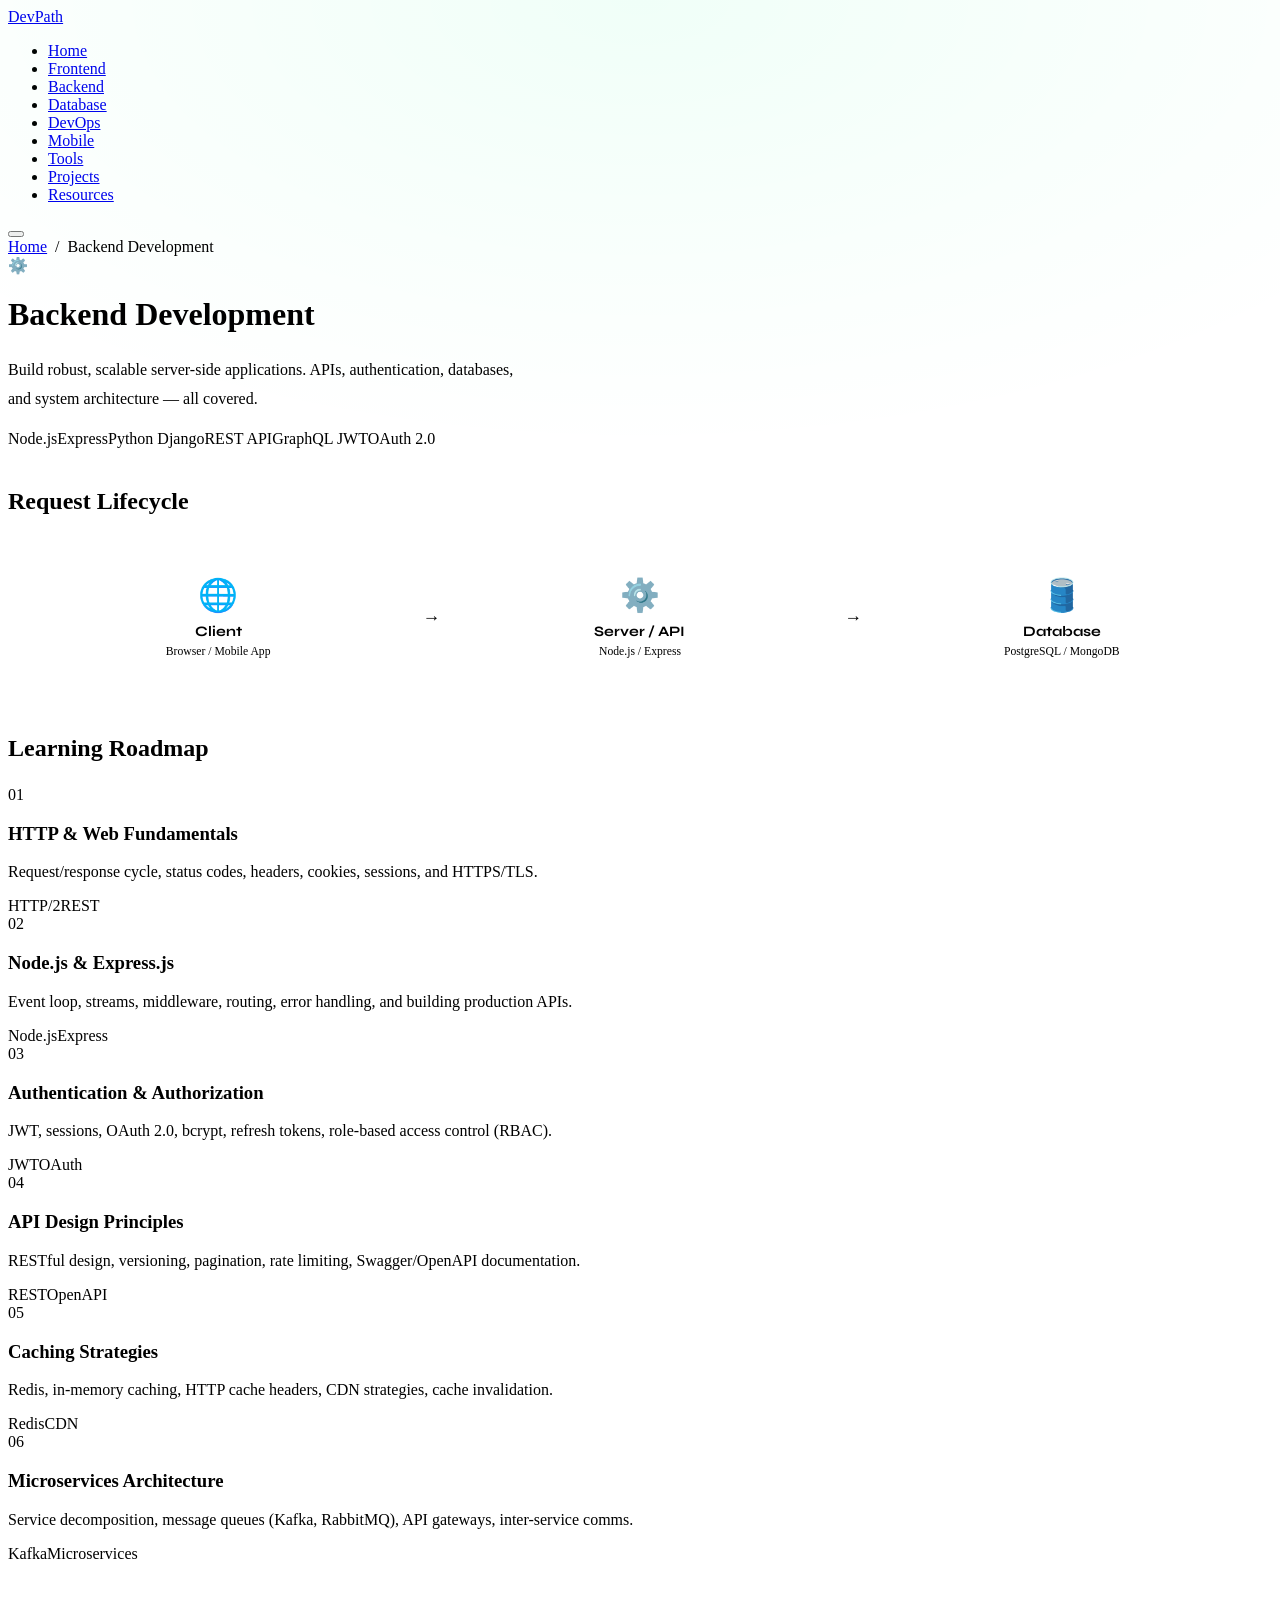
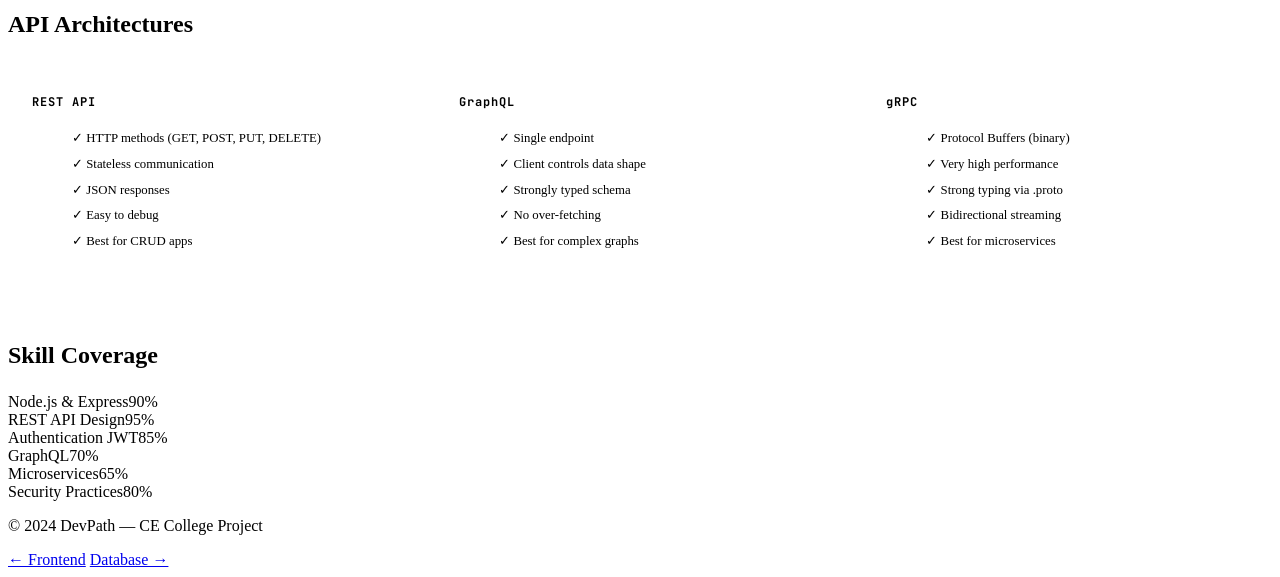
==== pages/backend.html @ 628c8473 "Add files via upload" ====
<!DOCTYPE html>
<html lang="en">
<head>
<meta charset="UTF-8">
<meta name="viewport" content="width=device-width, initial-scale=1.0">
<title>Backend Development — DevPath</title>
<link rel="preconnect" href="https://fonts.googleapis.com">
<link rel="preconnect" href="https://fonts.gstatic.com" crossorigin>
<link href="https://fonts.googleapis.com/css2?family=Syne:wght@400;700;800&family=JetBrains+Mono:wght@400;500&family=Inter:wght@300;400;500;600;700&display=swap" rel="stylesheet">
<link rel="stylesheet" href="../css/style.css">
<style>
.arch{display:grid;grid-template-columns:repeat(3,1fr);gap:1.5px;background:var(--b1);border:1px solid var(--b1);border-radius:14px;overflow:hidden;margin:2rem 0}
.abox{background:var(--bg3);padding:1.8rem;text-align:center;transition:background .3s;position:relative}
.abox:not(:last-child)::after{content:"→";position:absolute;right:-12px;top:50%;transform:translateY(-50%);color:var(--green);font-size:1.1rem;z-index:1}
.abox:hover{background:var(--bg3h)}.abox .ai{font-size:2rem;display:block;margin-bottom:.6rem}
.abox .al{font-family:'Syne',sans-serif;font-weight:700;font-size:.9rem;color:var(--t1)}.abox .as{font-size:.73rem;color:var(--t2);margin-top:.3rem}
.api-g{display:grid;grid-template-columns:repeat(3,1fr);gap:1.1rem;margin:2rem 0}
.api-card{background:var(--bg3);border:1px solid var(--b1);border-radius:12px;padding:1.5rem;transition:all .3s}
.api-card:hover{border-color:var(--b2);transform:translateY(-4px)}.api-card .at{font-family:'JetBrains Mono',monospace;font-size:.75rem;font-weight:700;letter-spacing:.08em;margin-bottom:.8rem;display:block}
.api-card ul{list-style:none}.api-card ul li{font-size:.8rem;color:var(--t2);padding:.3rem 0;border-bottom:1px solid var(--b1)}.api-card ul li:last-child{border:none}.api-card ul li::before{content:"✓ ";color:var(--green)}
@media(max-width:768px){.arch,.api-g{grid-template-columns:1fr}.abox::after{display:none!important}}
</style>
</head>
<body>

<div id="cur-dot"></div>
<div id="cur-ring"></div>
<div id="sprog"></div>

<nav id="navbar">
  <a href="../index.html" class="nav-logo"><div class="logo-dot"></div>DevPath</a>
  <ul class="nav-links" id="navlinks">
    <li><a href="../index.html">Home</a></li>
    <li><a href="frontend.html" data-p="frontend">Frontend</a></li>
    <li><a href="backend.html" data-p="backend">Backend</a></li>
    <li><a href="database.html" data-p="database">Database</a></li>
    <li><a href="devops.html" data-p="devops">DevOps</a></li>
    <li><a href="mobile.html" data-p="mobile">Mobile</a></li>
    <li><a href="tools.html" data-p="tools">Tools</a></li>
    <li><a href="projects.html" data-p="projects">Projects</a></li>
    <li><a href="resources.html" class="ncta" data-p="resources">Resources</a></li>
  </ul>
  <button class="ham" id="ham" aria-label="Menu"><span></span><span></span><span></span></button>
</nav>

<div class="pw">
  <div class="phero">
    <div class="phero-bg">
      <div class="phero-grid"></div>
      <div style="position:absolute;inset:0;background:radial-gradient(ellipse 70% 50% at 50% 0%,rgba(0,255,136,.06),transparent);pointer-events:none"></div>
    </div>
    <div class="container" style="position:relative;z-index:2">
      <div class="bc"><a href="../index.html">Home</a> &nbsp;/&nbsp; <span>Backend Development</span></div>
      <div class="ibox-g ibox">⚙️</div>
      <h1 class="ph1" style="color:var(--green)">Backend Development</h1>
      <p style="color:var(--t2);max-width:520px;font-size:1rem;line-height:1.85;margin-top:.8rem;animation:fup .7s .15s var(--ease) both">Build robust, scalable server-side applications. APIs, authentication, databases, and system architecture — all covered.</p>
    </div>
  </div>

  <section class="section">
  <div class="container">

    <div class="tags aos" style="margin-bottom:2.5rem">
      <span class="tag tg">Node.js</span><span class="tag tc">Express</span><span class="tag to">Python</span>
      <span class="tag tp">Django</span><span class="tag tg">REST API</span><span class="tag tc">GraphQL</span>
      <span class="tag tpk">JWT</span><span class="tag to">OAuth 2.0</span>
    </div>

    <h2 class="stitle aos" style="margin-bottom:1rem">Request <span>Lifecycle</span></h2>
    <div class="arch aos">
      <div class="abox"><span class="ai">🌐</span><div class="al">Client</div><div class="as">Browser / Mobile App</div></div>
      <div class="abox"><span class="ai">⚙️</span><div class="al">Server / API</div><div class="as">Node.js / Express</div></div>
      <div class="abox"><span class="ai">🛢️</span><div class="al">Database</div><div class="as">PostgreSQL / MongoDB</div></div>
    </div>

    <h2 class="stitle aos" style="margin:3rem 0 1.5rem">Learning <span>Roadmap</span></h2>
    <div class="g2">
      <div class="card aos d1"><div class="step-num" style="margin-bottom:.8rem">01</div><h3>HTTP &amp; Web Fundamentals</h3><p>Request/response cycle, status codes, headers, cookies, sessions, and HTTPS/TLS.</p><div class="tags" style="margin-top:.8rem"><span class="tag tg">HTTP/2</span><span class="tag tc">REST</span></div></div>
      <div class="card aos d2"><div class="step-num" style="margin-bottom:.8rem">02</div><h3>Node.js &amp; Express.js</h3><p>Event loop, streams, middleware, routing, error handling, and building production APIs.</p><div class="tags" style="margin-top:.8rem"><span class="tag tg">Node.js</span><span class="tag tc">Express</span></div></div>
      <div class="card aos d1"><div class="step-num" style="margin-bottom:.8rem">03</div><h3>Authentication &amp; Authorization</h3><p>JWT, sessions, OAuth 2.0, bcrypt, refresh tokens, role-based access control (RBAC).</p><div class="tags" style="margin-top:.8rem"><span class="tag tpk">JWT</span><span class="tag to">OAuth</span></div></div>
      <div class="card aos d2"><div class="step-num" style="margin-bottom:.8rem">04</div><h3>API Design Principles</h3><p>RESTful design, versioning, pagination, rate limiting, Swagger/OpenAPI documentation.</p><div class="tags" style="margin-top:.8rem"><span class="tag tg">REST</span><span class="tag tc">OpenAPI</span></div></div>
      <div class="card aos d1"><div class="step-num" style="margin-bottom:.8rem">05</div><h3>Caching Strategies</h3><p>Redis, in-memory caching, HTTP cache headers, CDN strategies, cache invalidation.</p><div class="tags" style="margin-top:.8rem"><span class="tag to">Redis</span><span class="tag tc">CDN</span></div></div>
      <div class="card aos d2"><div class="step-num" style="margin-bottom:.8rem">06</div><h3>Microservices Architecture</h3><p>Service decomposition, message queues (Kafka, RabbitMQ), API gateways, inter-service comms.</p><div class="tags" style="margin-top:.8rem"><span class="tag tp">Kafka</span><span class="tag tpk">Microservices</span></div></div>
    </div>

    <h2 class="stitle aos" style="margin:3rem 0 1.5rem">API <span>Architectures</span></h2>
    <div class="api-g aos">
      <div class="api-card"><span class="at" style="color:var(--green)">REST API</span><ul><li>HTTP methods (GET, POST, PUT, DELETE)</li><li>Stateless communication</li><li>JSON responses</li><li>Easy to debug</li><li>Best for CRUD apps</li></ul></div>
      <div class="api-card"><span class="at" style="color:var(--cyan)">GraphQL</span><ul><li>Single endpoint</li><li>Client controls data shape</li><li>Strongly typed schema</li><li>No over-fetching</li><li>Best for complex graphs</li></ul></div>
      <div class="api-card"><span class="at" style="color:var(--purple)">gRPC</span><ul><li>Protocol Buffers (binary)</li><li>Very high performance</li><li>Strong typing via .proto</li><li>Bidirectional streaming</li><li>Best for microservices</li></ul></div>
    </div>

    <h2 class="stitle aos" style="margin:3rem 0 1.5rem">Skill <span>Coverage</span></h2>
    <div class="pbars aos">
      <div class="pb-wrap"><div class="pb-label"><span>Node.js &amp; Express</span><span>90%</span></div><div class="pb-track"><div class="pb-fill" data-w="90"></div></div></div>
      <div class="pb-wrap"><div class="pb-label"><span>REST API Design</span><span>95%</span></div><div class="pb-track"><div class="pb-fill" data-w="95"></div></div></div>
      <div class="pb-wrap"><div class="pb-label"><span>Authentication JWT</span><span>85%</span></div><div class="pb-track"><div class="pb-fill" data-w="85"></div></div></div>
      <div class="pb-wrap"><div class="pb-label"><span>GraphQL</span><span>70%</span></div><div class="pb-track"><div class="pb-fill" data-w="70"></div></div></div>
      <div class="pb-wrap"><div class="pb-label"><span>Microservices</span><span>65%</span></div><div class="pb-track"><div class="pb-fill" data-w="65"></div></div></div>
      <div class="pb-wrap"><div class="pb-label"><span>Security Practices</span><span>80%</span></div><div class="pb-track"><div class="pb-fill" data-w="80"></div></div></div>
    </div>

  </div>
</section>
</div>

<footer class="foot">
  <div class="container">
    <div class="foot-btm">
      <p>© 2024 DevPath &mdash; CE College Project</p>
      <div class="pnav">
        <a href="frontend.html">&larr; Frontend</a>
        <a href="database.html" class="next">Database &rarr;</a>
      </div>
    </div>
  </div>
</footer>

<script src="../js/main.js"></script>
</body>
</html>
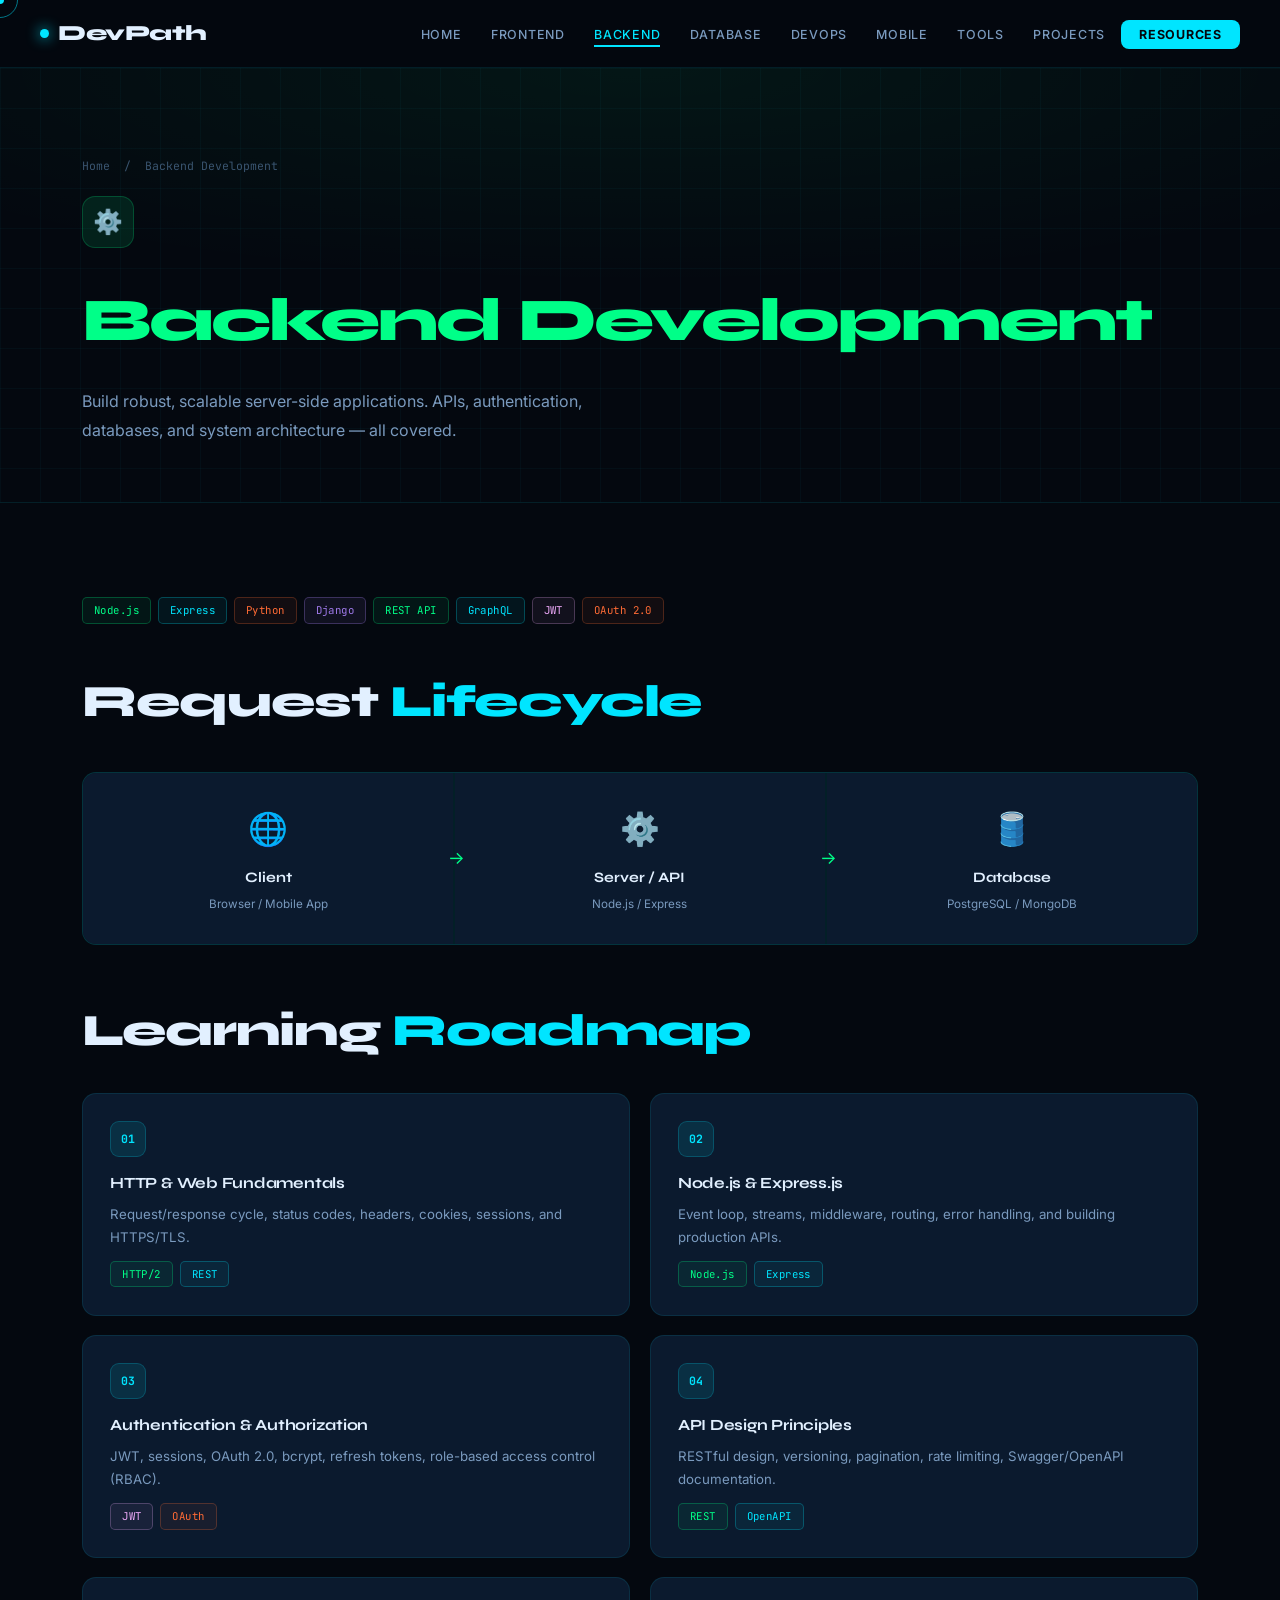
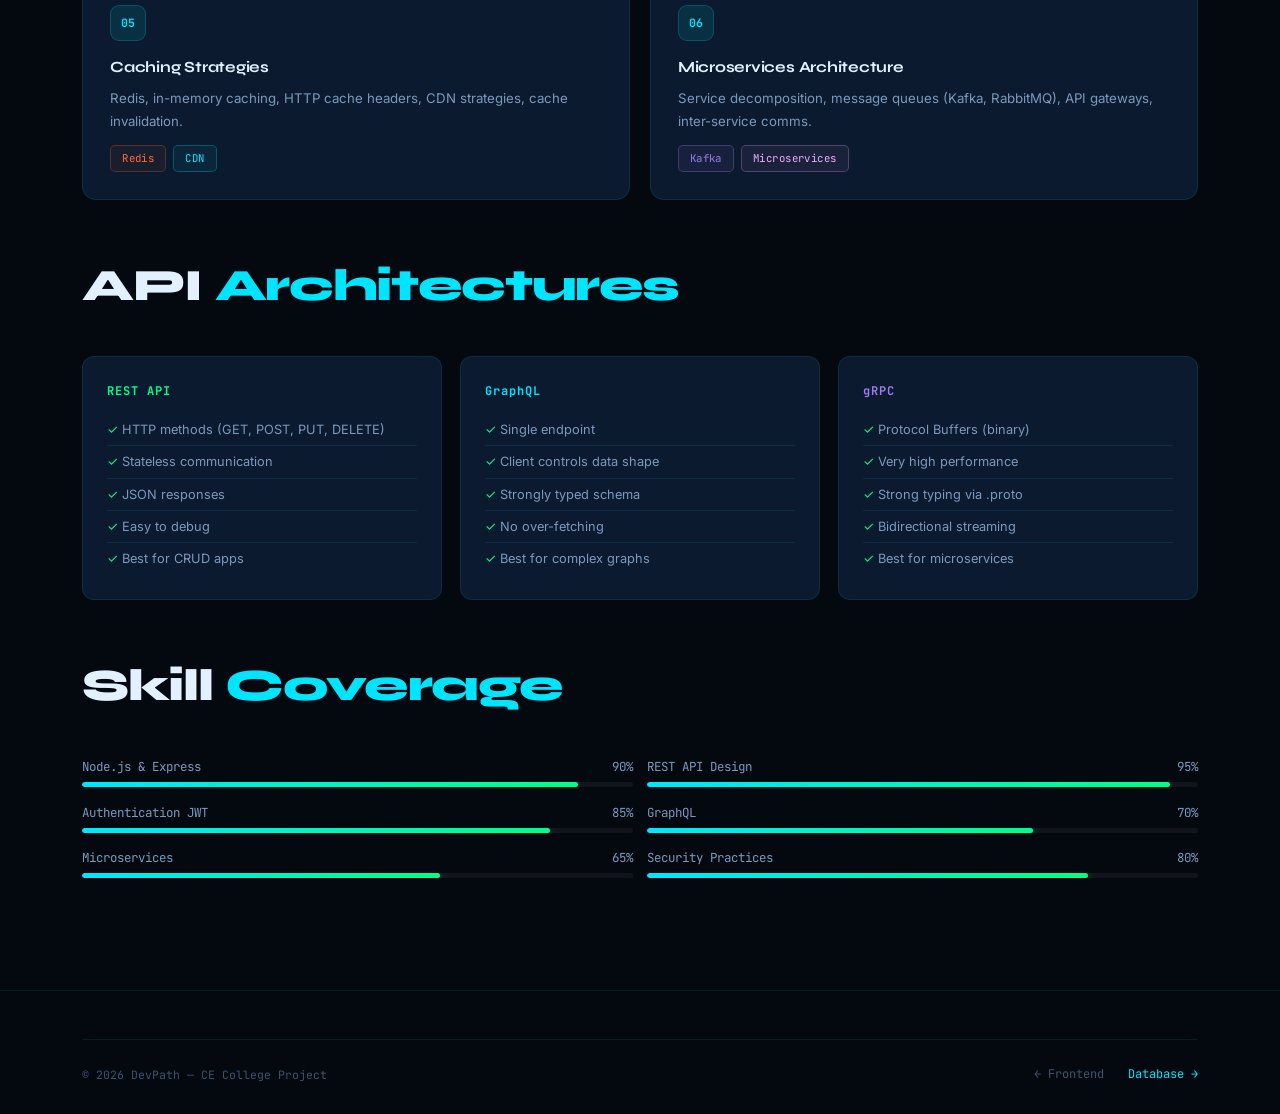
==== commit 226fd686: "Update backend.html" ====
--- a/pages/backend.html
+++ b/pages/backend.html
@@ -107,7 +107,7 @@
 <footer class="foot">
   <div class="container">
     <div class="foot-btm">
-      <p>© 2024 DevPath &mdash; CE College Project</p>
+      <p>© 2026 DevPath &mdash; CE College Project</p>
       <div class="pnav">
         <a href="frontend.html">&larr; Frontend</a>
         <a href="database.html" class="next">Database &rarr;</a>
@@ -118,4 +118,4 @@
 
 <script src="../js/main.js"></script>
 </body>
-</html>+</html>
--- a/css/style.css
+++ b/css/style.css
@@ -0,0 +1,1134 @@
+/* DevPath - Main Stylesheet */
+/* built from scratch for CE project */
+
+@import url('https://fonts.googleapis.com/css2?family=Syne:wght@400;700;800&family=JetBrains+Mono:wght@400;500&family=Inter:wght@300;400;500;600;700&display=swap');
+
+*, *::before, *::after {
+  margin: 0;
+  padding: 0;
+  box-sizing: border-box;
+}
+
+:root {
+  --bg: #04080f;
+  --bg2: #07111e;
+  --bg3: #0b1a2e;
+  --bg3h: #0f2040;
+  --cyan: #00e5ff;
+  --green: #00ff88;
+  --purple: #9f7aea;
+  --orange: #ff6b35;
+  --pink: #f0abfc;
+  --t1: #e2f0ff;
+  --t2: #7a9abe;
+  --t3: #3a5570;
+  --b1: rgba(0, 229, 255, 0.1);
+  --b2: rgba(0, 229, 255, 0.3);
+  --nav: 68px;
+  --ease: cubic-bezier(0.16, 1, 0.3, 1);
+}
+
+html {
+  scroll-behavior: smooth;
+  font-size: 16px;
+}
+
+body {
+  background: var(--bg);
+  color: var(--t1);
+  font-family: 'Inter', sans-serif;
+  line-height: 1.7;
+  overflow-x: hidden;
+  cursor: none;
+}
+
+::-webkit-scrollbar { width: 3px; }
+::-webkit-scrollbar-track { background: var(--bg); }
+::-webkit-scrollbar-thumb { background: var(--cyan); border-radius: 2px; }
+
+/* ---- CURSOR ---- */
+#cur-dot,
+#cur-ring {
+  position: fixed;
+  border-radius: 50%;
+  pointer-events: none;
+  z-index: 9999;
+  transform: translate(-50%, -50%);
+}
+#cur-dot {
+  width: 8px;
+  height: 8px;
+  background: var(--cyan);
+  top: 0; left: 0;
+  mix-blend-mode: screen;
+  transition: width .3s, height .3s, background .3s;
+}
+#cur-ring {
+  width: 36px;
+  height: 36px;
+  border: 1.5px solid rgba(0, 229, 255, 0.5);
+  top: 0; left: 0;
+  transition: left .18s var(--ease), top .18s var(--ease), width .3s, height .3s;
+}
+
+/* ---- SCROLL PROGRESS ---- */
+#sprog {
+  position: fixed;
+  top: 0; left: 0;
+  height: 3px;
+  background: linear-gradient(90deg, var(--cyan), var(--green));
+  width: 0%;
+  z-index: 9000;
+  box-shadow: 0 0 10px rgba(0, 229, 255, 0.6);
+}
+
+/* ---- NAV ---- */
+nav {
+  position: fixed;
+  top: 0; left: 0; right: 0;
+  height: var(--nav);
+  display: flex;
+  align-items: center;
+  justify-content: space-between;
+  padding: 0 2.5rem;
+  background: rgba(4, 8, 15, 0.82);
+  backdrop-filter: blur(20px);
+  border-bottom: 1px solid var(--b1);
+  z-index: 1000;
+  transition: background .4s;
+}
+nav.scrolled {
+  background: rgba(4, 8, 15, 0.97);
+  box-shadow: 0 8px 40px rgba(0, 0, 0, 0.6);
+}
+
+.nav-logo {
+  font-family: 'Syne', sans-serif;
+  font-size: 1.35rem;
+  font-weight: 800;
+  color: var(--t1);
+  text-decoration: none;
+  display: flex;
+  align-items: center;
+  gap: 9px;
+  letter-spacing: -0.02em;
+}
+.logo-dot {
+  width: 9px;
+  height: 9px;
+  background: var(--cyan);
+  border-radius: 50%;
+  box-shadow: 0 0 14px var(--cyan);
+  animation: pdot 2s ease-in-out infinite;
+  flex-shrink: 0;
+}
+@keyframes pdot {
+  0%, 100% { transform: scale(1); }
+  50% { transform: scale(1.5); }
+}
+
+.nav-links {
+  display: flex;
+  align-items: center;
+  gap: 0.2rem;
+  list-style: none;
+}
+.nav-links a {
+  color: var(--t2);
+  text-decoration: none;
+  font-size: 0.78rem;
+  font-weight: 500;
+  letter-spacing: 0.06em;
+  text-transform: uppercase;
+  padding: 6px 13px;
+  border-radius: 6px;
+  transition: color .25s;
+  position: relative;
+}
+.nav-links a::after {
+  content: '';
+  position: absolute;
+  bottom: 1px;
+  left: 13px; right: 13px;
+  height: 1.5px;
+  background: var(--cyan);
+  transform: scaleX(0);
+  transition: transform .3s var(--ease);
+}
+.nav-links a:hover,
+.nav-links a.act { color: var(--cyan); }
+.nav-links a:hover::after,
+.nav-links a.act::after { transform: scaleX(1); }
+
+.ncta {
+  background: var(--cyan) !important;
+  color: var(--bg) !important;
+  font-weight: 700 !important;
+  border-radius: 8px !important;
+  padding: 7px 18px !important;
+}
+.ncta::after { display: none !important; }
+.ncta:hover {
+  background: var(--green) !important;
+  box-shadow: 0 0 22px rgba(0, 255, 136, 0.4) !important;
+}
+
+.ham {
+  display: none;
+  flex-direction: column;
+  gap: 5px;
+  background: none;
+  border: none;
+  cursor: none;
+  padding: 4px;
+}
+.ham span {
+  display: block;
+  width: 22px; height: 2px;
+  background: var(--t1);
+  border-radius: 1px;
+  transition: all .3s var(--ease);
+}
+.ham.open span:nth-child(1) { transform: translateY(7px) rotate(45deg); }
+.ham.open span:nth-child(2) { opacity: 0; }
+.ham.open span:nth-child(3) { transform: translateY(-7px) rotate(-45deg); }
+
+/* ---- PAGE WRAPPER ---- */
+.pw {
+  min-height: 100vh;
+  padding-top: var(--nav);
+}
+
+/* ---- LAYOUT ---- */
+.section { padding: 5rem 0; }
+.container {
+  max-width: 1180px;
+  margin: 0 auto;
+  padding: 0 2rem;
+}
+
+/* ---- SECTION HEADER ---- */
+.sh { text-align: center; margin-bottom: 3rem; }
+.stag {
+  display: inline-flex;
+  align-items: center;
+  gap: 7px;
+  font-family: 'JetBrains Mono', monospace;
+  font-size: 0.68rem;
+  color: var(--cyan);
+  letter-spacing: 0.15em;
+  text-transform: uppercase;
+  padding: 5px 15px;
+  border: 1px solid rgba(0, 229, 255, 0.18);
+  border-radius: 100px;
+  background: rgba(0, 229, 255, 0.05);
+  margin-bottom: 0.9rem;
+}
+.stag::before {
+  content: '';
+  width: 5px; height: 5px;
+  background: var(--cyan);
+  border-radius: 50%;
+  animation: pdot 2s ease-in-out infinite;
+}
+h2.stitle {
+  font-family: 'Syne', sans-serif;
+  font-size: clamp(1.7rem, 3.5vw, 2.8rem);
+  font-weight: 800;
+  letter-spacing: -0.03em;
+  margin-bottom: 0.7rem;
+}
+h2.stitle span { color: var(--cyan); }
+.ssubt {
+  font-size: 0.97rem;
+  color: var(--t2);
+  max-width: 520px;
+  margin: 0 auto;
+  line-height: 1.85;
+}
+
+/* ---- PAGE HERO ---- */
+.phero {
+  padding: 5.5rem 0 3.5rem;
+  position: relative;
+  overflow: hidden;
+  border-bottom: 1px solid var(--b1);
+}
+.phero-bg { position: absolute; inset: 0; }
+.phero-grid {
+  position: absolute; inset: 0;
+  background-image:
+    linear-gradient(rgba(0, 229, 255, 0.03) 1px, transparent 1px),
+    linear-gradient(90deg, rgba(0, 229, 255, 0.03) 1px, transparent 1px);
+  background-size: 40px 40px;
+}
+
+/* ---- BREADCRUMB ---- */
+.bc {
+  display: flex;
+  align-items: center;
+  gap: 7px;
+  font-family: 'JetBrains Mono', monospace;
+  font-size: 0.72rem;
+  color: var(--t3);
+  margin-bottom: 1.3rem;
+}
+.bc a { color: var(--t3); text-decoration: none; }
+.bc a:hover { color: var(--cyan); }
+
+/* ---- ICON BOX ---- */
+.ibox {
+  width: 52px; height: 52px;
+  border-radius: 13px;
+  display: flex;
+  align-items: center;
+  justify-content: center;
+  font-size: 1.5rem;
+  margin-bottom: 1.3rem;
+  flex-shrink: 0;
+}
+.ibox-c { background: rgba(0, 229, 255, 0.1); border: 1px solid rgba(0, 229, 255, 0.2); }
+.ibox-g { background: rgba(0, 255, 136, 0.1); border: 1px solid rgba(0, 255, 136, 0.2); }
+.ibox-p { background: rgba(159, 122, 234, 0.12); border: 1px solid rgba(159, 122, 234, 0.22); }
+.ibox-o { background: rgba(255, 107, 53, 0.1); border: 1px solid rgba(255, 107, 53, 0.18); }
+.ibox-pk { background: rgba(240, 171, 252, 0.1); border: 1px solid rgba(240, 171, 252, 0.18); }
+
+.ph1 {
+  font-family: 'Syne', sans-serif;
+  font-size: clamp(2.2rem, 5vw, 3.8rem);
+  font-weight: 800;
+  letter-spacing: -0.04em;
+  margin-bottom: 0.9rem;
+  animation: fup .7s var(--ease) both;
+}
+
+/* ---- SKILL TAGS ---- */
+.tags { display: flex; flex-wrap: wrap; gap: 7px; margin-top: 0.9rem; }
+.tag {
+  font-family: 'JetBrains Mono', monospace;
+  font-size: 0.67rem;
+  padding: 3px 11px;
+  border-radius: 5px;
+  border: 1px solid;
+  letter-spacing: 0.04em;
+  transition: transform .2s;
+  cursor: default;
+}
+.tag:hover { transform: translateY(-2px); }
+.tc { color: var(--cyan); border-color: rgba(0, 229, 255, 0.25); background: rgba(0, 229, 255, 0.06); }
+.tg { color: var(--green); border-color: rgba(0, 255, 136, 0.25); background: rgba(0, 255, 136, 0.06); }
+.tp { color: var(--purple); border-color: rgba(159, 122, 234, 0.3); background: rgba(159, 122, 234, 0.08); }
+.to { color: var(--orange); border-color: rgba(255, 107, 53, 0.25); background: rgba(255, 107, 53, 0.06); }
+.tpk { color: var(--pink); border-color: rgba(240, 171, 252, 0.25); background: rgba(240, 171, 252, 0.06); }
+
+/* ---- CARDS ---- */
+.card {
+  background: var(--bg3);
+  border: 1px solid var(--b1);
+  border-radius: 14px;
+  padding: 1.7rem;
+  transition: all .38s var(--ease);
+  position: relative;
+  overflow: hidden;
+}
+.card::before {
+  content: '';
+  position: absolute; inset: 0;
+  background: linear-gradient(135deg, rgba(0, 229, 255, 0.04), transparent 60%);
+  opacity: 0;
+  transition: opacity .4s;
+}
+.card:hover {
+  border-color: var(--b2);
+  transform: translateY(-5px);
+  box-shadow: 0 20px 55px rgba(0, 0, 0, 0.5);
+}
+.card:hover::before { opacity: 1; }
+.card h3 {
+  font-family: 'Syne', sans-serif;
+  font-size: 0.97rem;
+  font-weight: 700;
+  color: var(--t1);
+  margin-bottom: 0.45rem;
+  letter-spacing: -0.015em;
+}
+.card p { font-size: 0.83rem; color: var(--t2); line-height: 1.7; }
+
+/* ---- GRIDS ---- */
+.g2 { display: grid; grid-template-columns: 1fr 1fr; gap: 1.2rem; }
+.g3 { display: grid; grid-template-columns: 1fr 1fr 1fr; gap: 1.2rem; }
+.g4 { display: grid; grid-template-columns: repeat(4, 1fr); gap: 1rem; }
+
+/* ---- PROGRESS BARS ---- */
+.pbars { display: grid; grid-template-columns: 1fr 1fr; gap: 0.9rem; margin: 2rem 0; }
+.pb-wrap .pb-label {
+  display: flex;
+  justify-content: space-between;
+  font-size: 0.78rem;
+  color: var(--t2);
+  margin-bottom: 5px;
+  font-family: 'JetBrains Mono', monospace;
+}
+.pb-track {
+  height: 5px;
+  background: rgba(255, 255, 255, 0.05);
+  border-radius: 3px;
+  overflow: hidden;
+}
+.pb-fill {
+  height: 100%;
+  background: linear-gradient(90deg, var(--cyan), var(--green));
+  border-radius: 3px;
+  width: 0;
+  transition: width 1.5s var(--ease);
+  box-shadow: 0 0 10px rgba(0, 229, 255, 0.35);
+}
+
+/* ---- BADGES ---- */
+.badge {
+  font-family: 'JetBrains Mono', monospace;
+  font-size: 0.62rem;
+  font-weight: 700;
+  padding: 2px 9px;
+  border-radius: 100px;
+  letter-spacing: 0.07em;
+}
+.b-beg { background: rgba(0, 255, 136, 0.1); color: var(--green); border: 1px solid rgba(0, 255, 136, 0.2); }
+.b-int { background: rgba(0, 229, 255, 0.1); color: var(--cyan); border: 1px solid rgba(0, 229, 255, 0.2); }
+.b-adv { background: rgba(159, 122, 234, 0.12); color: var(--purple); border: 1px solid rgba(159, 122, 234, 0.25); }
+
+/* ---- TABS ---- */
+.tab-nav {
+  display: flex;
+  gap: 3px;
+  border-bottom: 1px solid var(--b1);
+  margin-bottom: 1.8rem;
+  overflow-x: auto;
+}
+.tb {
+  padding: 9px 18px;
+  background: none;
+  border: none;
+  color: var(--t3);
+  font-family: 'Inter', sans-serif;
+  font-size: 0.83rem;
+  font-weight: 500;
+  cursor: none;
+  border-bottom: 2px solid transparent;
+  margin-bottom: -1px;
+  transition: all .25s;
+  white-space: nowrap;
+}
+.tb:hover { color: var(--t2); }
+.tb.act { color: var(--cyan); border-bottom-color: var(--cyan); }
+.tpanel { display: none; opacity: 0; transition: opacity .3s; }
+.tpanel.act { display: block; opacity: 1; }
+
+/* ---- ROW CARDS ---- */
+.row-card {
+  display: grid;
+  grid-template-columns: 36px 1fr auto;
+  align-items: start;
+  gap: 1rem;
+  background: var(--bg3);
+  border: 1px solid var(--b1);
+  border-radius: 12px;
+  padding: 1.4rem;
+  margin-bottom: 1rem;
+  transition: all .3s var(--ease);
+}
+.row-card:hover {
+  border-color: var(--b2);
+  transform: translateX(4px);
+  background: var(--bg3h);
+}
+.step-num {
+  width: 36px; height: 36px;
+  border-radius: 9px;
+  background: rgba(0, 229, 255, 0.1);
+  border: 1px solid rgba(0, 229, 255, 0.2);
+  display: flex;
+  align-items: center;
+  justify-content: center;
+  font-family: 'JetBrains Mono', monospace;
+  font-size: 0.72rem;
+  color: var(--cyan);
+  font-weight: 700;
+  flex-shrink: 0;
+}
+.rc-title {
+  font-family: 'Syne', sans-serif;
+  font-size: 0.94rem;
+  font-weight: 700;
+  color: var(--t1);
+  margin-bottom: 0.35rem;
+}
+.rc-desc { font-size: 0.81rem; color: var(--t2); line-height: 1.65; }
+
+/* ---- CODE BLOCKS ---- */
+.code-blk {
+  background: #010c18;
+  border: 1px solid rgba(0, 229, 255, 0.12);
+  border-radius: 11px;
+  padding: 1.4rem;
+  margin: 1.5rem 0;
+  position: relative;
+  overflow: hidden;
+}
+.code-blk::before {
+  content: '';
+  position: absolute;
+  top: 0; left: 0; right: 0;
+  height: 1px;
+  background: linear-gradient(90deg, var(--cyan), transparent);
+}
+.code-hdr {
+  display: flex;
+  justify-content: space-between;
+  align-items: center;
+  margin-bottom: 0.9rem;
+}
+.code-lang {
+  font-family: 'JetBrains Mono', monospace;
+  font-size: 0.68rem;
+  color: var(--cyan);
+  letter-spacing: 0.1em;
+  text-transform: uppercase;
+}
+.copy-btn {
+  font-family: 'JetBrains Mono', monospace;
+  font-size: 0.68rem;
+  color: var(--t3);
+  background: none;
+  border: none;
+  cursor: none;
+  transition: color .25s;
+}
+.copy-btn:hover { color: var(--t1); }
+.code-blk code {
+  font-family: 'JetBrains Mono', monospace;
+  font-size: 0.79rem;
+  color: var(--t2);
+  line-height: 1.75;
+  white-space: pre;
+  display: block;
+  overflow-x: auto;
+}
+.kw { color: #c792ea; }
+.str { color: var(--green); }
+.cm { color: var(--t3); }
+.fn { color: var(--cyan); }
+
+/* ---- TIMELINE ---- */
+.tline { position: relative; padding-left: 2.5rem; }
+.tline::before {
+  content: '';
+  position: absolute;
+  left: 9px; top: 0; bottom: 0;
+  width: 2px;
+  background: linear-gradient(to bottom, var(--cyan), var(--purple), var(--pink));
+  border-radius: 2px;
+}
+.titem {
+  position: relative;
+  margin-bottom: 2.2rem;
+  opacity: 0;
+  transform: translateX(-16px);
+  transition: all .55s var(--ease);
+}
+.titem.in { opacity: 1; transform: translateX(0); }
+.tdot {
+  position: absolute;
+  left: -2.07rem; top: 0.3rem;
+  width: 18px; height: 18px;
+  border-radius: 50%;
+  border: 2px solid var(--cyan);
+  background: var(--bg);
+  display: flex;
+  align-items: center;
+  justify-content: center;
+}
+.tdot::after {
+  content: '';
+  width: 7px; height: 7px;
+  background: var(--cyan);
+  border-radius: 50%;
+}
+
+/* ---- FILTER ---- */
+.filter-row { display: flex; gap: 0.5rem; flex-wrap: wrap; margin-bottom: 2rem; }
+.fb {
+  font-family: 'JetBrains Mono', monospace;
+  font-size: 0.72rem;
+  padding: 6px 15px;
+  border-radius: 100px;
+  background: none;
+  border: 1px solid var(--b1);
+  color: var(--t3);
+  cursor: none;
+  transition: all .25s;
+  letter-spacing: 0.06em;
+}
+.fb:hover { border-color: var(--b2); color: var(--t2); }
+.fb.act { background: var(--cyan); border-color: var(--cyan); color: var(--bg); font-weight: 700; }
+.fi { transition: opacity .3s, transform .3s; }
+.fi.hide { opacity: 0.2; transform: scale(0.97); pointer-events: none; }
+
+/* ---- FOOTER ---- */
+.foot {
+  border-top: 1px solid var(--b1);
+  padding: 3rem 0 1.8rem;
+}
+.foot-btm {
+  border-top: 1px solid var(--b1);
+  padding-top: 1.5rem;
+  display: flex;
+  justify-content: space-between;
+  align-items: center;
+}
+.foot-btm p {
+  color: var(--t3);
+  font-size: 0.72rem;
+  font-family: 'JetBrains Mono', monospace;
+}
+.pnav { display: flex; gap: 1.5rem; }
+.pnav a {
+  color: var(--t3);
+  text-decoration: none;
+  font-family: 'JetBrains Mono', monospace;
+  font-size: 0.75rem;
+  transition: color .25s;
+}
+.pnav a:hover, .pnav a.next { color: var(--cyan); }
+
+/* ---- ANIMATIONS ---- */
+@keyframes fup {
+  from { opacity: 0; transform: translateY(20px); }
+  to   { opacity: 1; transform: translateY(0); }
+}
+.aos {
+  opacity: 0;
+  transform: translateY(26px);
+  transition: opacity .65s var(--ease), transform .65s var(--ease);
+}
+.aos.in { opacity: 1; transform: translateY(0); }
+.d1 { transition-delay: 0.1s; }
+.d2 { transition-delay: 0.2s; }
+.d3 { transition-delay: 0.3s; }
+.d4 { transition-delay: 0.4s; }
+
+/* ---- HOME HERO ---- */
+.hero {
+  min-height: 100vh;
+  display: flex;
+  align-items: center;
+  position: relative;
+  overflow: hidden;
+  padding-top: var(--nav);
+}
+.hbg { position: absolute; inset: 0; pointer-events: none; }
+.hgrid {
+  position: absolute; inset: 0;
+  background-image:
+    linear-gradient(rgba(0, 229, 255, 0.04) 1px, transparent 1px),
+    linear-gradient(90deg, rgba(0, 229, 255, 0.04) 1px, transparent 1px);
+  background-size: 55px 55px;
+  animation: gmove 18s linear infinite;
+}
+@keyframes gmove { to { transform: translateY(55px); } }
+
+.orb {
+  position: absolute;
+  border-radius: 50%;
+  filter: blur(80px);
+  pointer-events: none;
+}
+.orb1 {
+  width: 500px; height: 500px;
+  background: radial-gradient(circle, rgba(0, 229, 255, 0.1), transparent 70%);
+  top: -120px; right: -80px;
+  animation: ofloat 9s ease-in-out infinite;
+}
+.orb2 {
+  width: 380px; height: 380px;
+  background: radial-gradient(circle, rgba(159, 122, 234, 0.09), transparent 70%);
+  bottom: -80px; left: -60px;
+  animation: ofloat 7s 2s ease-in-out infinite reverse;
+}
+.orb3 {
+  width: 280px; height: 280px;
+  background: radial-gradient(circle, rgba(0, 255, 136, 0.07), transparent 70%);
+  top: 45%; left: 35%;
+  animation: ofloat 11s 4s ease-in-out infinite;
+}
+@keyframes ofloat {
+  0%, 100% { transform: translate(0, 0) scale(1); }
+  50%       { transform: translate(15px, -20px) scale(1.04); }
+}
+
+canvas#particles {
+  position: absolute; inset: 0;
+  pointer-events: none;
+}
+
+.hcont {
+  position: relative;
+  z-index: 2;
+  max-width: 1180px;
+  margin: 0 auto;
+  padding: 0 2rem;
+  width: 100%;
+}
+
+.hbadge {
+  display: inline-flex;
+  align-items: center;
+  gap: 9px;
+  font-family: 'JetBrains Mono', monospace;
+  font-size: 0.72rem;
+  font-weight: 500;
+  color: var(--green);
+  letter-spacing: 0.1em;
+  text-transform: uppercase;
+  padding: 7px 18px;
+  border: 1px solid rgba(0, 255, 136, 0.2);
+  border-radius: 100px;
+  background: rgba(0, 255, 136, 0.05);
+  margin-bottom: 1.8rem;
+  animation: fup .8s var(--ease) both;
+}
+.hbadge::before {
+  content: '';
+  width: 7px; height: 7px;
+  background: var(--green);
+  border-radius: 50%;
+  box-shadow: 0 0 10px var(--green);
+  animation: pdot 1.5s ease-in-out infinite;
+}
+
+h1.htitle {
+  font-family: 'Syne', sans-serif;
+  font-size: clamp(3rem, 7vw, 6.5rem);
+  font-weight: 800;
+  line-height: 1;
+  letter-spacing: -0.04em;
+  margin-bottom: 1.8rem;
+  animation: fup .8s 0.12s var(--ease) both;
+}
+.l1 { display: block; color: var(--t1); }
+.l2 {
+  display: block;
+  background: linear-gradient(130deg, var(--cyan), var(--green));
+  -webkit-background-clip: text;
+  -webkit-text-fill-color: transparent;
+  background-clip: text;
+}
+.l3 {
+  display: block;
+  font-size: 0.55em;
+  font-weight: 400;
+  color: var(--t2);
+  margin-top: 0.15em;
+}
+
+.hdesc {
+  font-size: 1.08rem;
+  color: var(--t2);
+  max-width: 520px;
+  line-height: 1.85;
+  margin-bottom: 2.5rem;
+  animation: fup .8s 0.25s var(--ease) both;
+}
+
+.hbtns {
+  display: flex;
+  align-items: center;
+  gap: 1.2rem;
+  flex-wrap: wrap;
+  animation: fup .8s 0.38s var(--ease) both;
+}
+
+.btn-p {
+  display: inline-flex;
+  align-items: center;
+  gap: 9px;
+  background: var(--cyan);
+  color: var(--bg);
+  font-family: 'Syne', sans-serif;
+  font-size: 0.88rem;
+  font-weight: 700;
+  padding: 13px 28px;
+  border-radius: 10px;
+  text-decoration: none;
+  transition: all .35s var(--ease);
+  letter-spacing: -0.01em;
+}
+.btn-p:hover {
+  background: var(--green);
+  transform: translateY(-3px);
+  box-shadow: 0 14px 40px rgba(0, 255, 136, 0.3);
+}
+.btn-p svg { transition: transform .3s var(--ease); }
+.btn-p:hover svg { transform: translateX(4px); }
+
+.btn-s {
+  display: inline-flex;
+  align-items: center;
+  gap: 8px;
+  color: var(--t2);
+  font-size: 0.88rem;
+  padding: 13px 20px;
+  border-radius: 10px;
+  text-decoration: none;
+  border: 1px solid var(--b1);
+  transition: all .35s var(--ease);
+}
+.btn-s:hover {
+  color: var(--t1);
+  border-color: var(--b2);
+  background: rgba(0, 229, 255, 0.04);
+  transform: translateY(-2px);
+}
+
+/* ---- STATS ---- */
+.hstats {
+  display: flex;
+  gap: 2px;
+  margin-top: 4rem;
+  animation: fup .8s 0.5s var(--ease) both;
+}
+.hstats .sc {
+  flex: 1;
+  padding: 1.3rem 1.8rem;
+  background: rgba(11, 26, 46, 0.75);
+  backdrop-filter: blur(14px);
+  border: 1px solid var(--b1);
+  transition: all .3s;
+}
+.hstats .sc:first-child { border-radius: 12px 0 0 12px; }
+.hstats .sc:last-child  { border-radius: 0 12px 12px 0; }
+.hstats .sc:hover { background: var(--bg3h); border-color: var(--b2); }
+.sn {
+  font-family: 'Syne', sans-serif;
+  font-size: 1.9rem;
+  font-weight: 800;
+  color: var(--cyan);
+  display: block;
+  line-height: 1;
+}
+.sl {
+  font-family: 'JetBrains Mono', monospace;
+  font-size: 0.68rem;
+  color: var(--t3);
+  text-transform: uppercase;
+  letter-spacing: 0.1em;
+  margin-top: 4px;
+  display: block;
+}
+
+/* ---- MARQUEE ---- */
+.mq {
+  padding: 2.5rem 0;
+  overflow: hidden;
+  border-top: 1px solid var(--b1);
+  border-bottom: 1px solid var(--b1);
+  background: var(--bg2);
+}
+.mq-track {
+  display: flex;
+  gap: 2.5rem;
+  animation: mqscroll 22s linear infinite;
+  white-space: nowrap;
+  width: max-content;
+}
+.mq-track:hover { animation-play-state: paused; }
+@keyframes mqscroll {
+  from { transform: translateX(0); }
+  to   { transform: translateX(-50%); }
+}
+.mq-item {
+  display: inline-flex;
+  align-items: center;
+  gap: 8px;
+  font-family: 'JetBrains Mono', monospace;
+  font-size: 0.75rem;
+  color: var(--t3);
+  letter-spacing: 0.08em;
+  text-transform: uppercase;
+  flex-shrink: 0;
+}
+.mq-item em { color: var(--cyan); font-style: normal; font-size: 1.1rem; }
+
+/* ---- HOME PATH CARDS ---- */
+.paths-g {
+  display: grid;
+  grid-template-columns: repeat(4, 1fr);
+  gap: 1.1rem;
+}
+.pc {
+  background: var(--bg3);
+  border: 1px solid var(--b1);
+  border-radius: 14px;
+  padding: 1.8rem 1.4rem;
+  text-decoration: none;
+  display: block;
+  transition: all .4s var(--ease);
+  position: relative;
+  overflow: hidden;
+}
+.pc::after {
+  content: '';
+  position: absolute;
+  bottom: 0; left: 0; right: 0;
+  height: 3px;
+  background: var(--pc-accent, var(--cyan));
+  transform: scaleX(0);
+  transition: transform .4s var(--ease);
+}
+.pc:hover {
+  transform: translateY(-7px);
+  border-color: var(--b2);
+  box-shadow: 0 20px 55px rgba(0, 0, 0, 0.55);
+}
+.pc:hover::after { transform: scaleX(1); }
+.pc-icon { font-size: 2rem; margin-bottom: 1rem; display: block; }
+.pc-name {
+  font-family: 'Syne', sans-serif;
+  font-size: 0.95rem;
+  font-weight: 700;
+  color: var(--t1);
+  margin-bottom: 0.4rem;
+  letter-spacing: -0.01em;
+}
+.pc-desc { font-size: 0.78rem; color: var(--t2); line-height: 1.6; }
+.pc-meta {
+  display: flex;
+  align-items: center;
+  margin-top: 1rem;
+  font-family: 'JetBrains Mono', monospace;
+  font-size: 0.65rem;
+  color: var(--t3);
+}
+.pc-arrow { margin-left: auto; color: var(--cyan); transition: transform .3s; }
+.pc:hover .pc-arrow { transform: translateX(4px); }
+
+/* ---- FEATURES GRID (HOME) ---- */
+.feat-grid {
+  display: grid;
+  grid-template-columns: repeat(3, 1fr);
+  gap: 1.5px;
+  background: var(--b1);
+  border: 1px solid var(--b1);
+  border-radius: 18px;
+  overflow: hidden;
+}
+.feat-item {
+  background: var(--bg);
+  padding: 2.2rem;
+  transition: background .3s;
+}
+.feat-item:hover { background: var(--bg3); }
+.feat-num {
+  font-family: 'JetBrains Mono', monospace;
+  font-size: 0.68rem;
+  color: var(--cyan);
+  letter-spacing: 0.1em;
+  margin-bottom: 1.2rem;
+  display: block;
+}
+.feat-title {
+  font-family: 'Syne', sans-serif;
+  font-size: 1.05rem;
+  font-weight: 700;
+  color: var(--t1);
+  margin-bottom: 0.6rem;
+  letter-spacing: -0.02em;
+}
+.feat-desc { font-size: 0.84rem; color: var(--t2); line-height: 1.7; }
+
+/* ---- CTA ---- */
+.cta-sec {
+  text-align: center;
+  padding: 7rem 0;
+  position: relative;
+  overflow: hidden;
+}
+.cta-glow {
+  position: absolute;
+  top: 50%; left: 50%;
+  transform: translate(-50%, -50%);
+  width: 600px; height: 600px;
+  background: radial-gradient(circle, rgba(0, 229, 255, 0.05), transparent 70%);
+  pointer-events: none;
+  border-radius: 50%;
+}
+.cta-title {
+  font-family: 'Syne', sans-serif;
+  font-size: clamp(2.2rem, 5vw, 4.2rem);
+  font-weight: 800;
+  letter-spacing: -0.04em;
+  line-height: 1.1;
+  margin-bottom: 1.4rem;
+}
+.grad-text {
+  background: linear-gradient(130deg, var(--cyan), var(--green));
+  -webkit-background-clip: text;
+  -webkit-text-fill-color: transparent;
+  background-clip: text;
+}
+
+/* ---- FULL FOOTER (HOME) ---- */
+footer.main-foot {
+  border-top: 1px solid var(--b1);
+  padding: 3.5rem 0 2rem;
+}
+.foot-grid {
+  display: grid;
+  grid-template-columns: 2fr 1fr 1fr 1fr;
+  gap: 2.5rem;
+  margin-bottom: 2.5rem;
+}
+.foot-brand p {
+  color: var(--t2);
+  font-size: 0.85rem;
+  max-width: 260px;
+  margin-top: 0.8rem;
+  line-height: 1.8;
+}
+.foot-col h4 {
+  font-family: 'Syne', sans-serif;
+  font-size: 0.78rem;
+  font-weight: 700;
+  color: var(--t1);
+  letter-spacing: 0.08em;
+  text-transform: uppercase;
+  margin-bottom: 1rem;
+}
+.foot-col ul { list-style: none; }
+.foot-col ul li { margin-bottom: 0.5rem; }
+.foot-col ul a {
+  color: var(--t3);
+  text-decoration: none;
+  font-size: 0.83rem;
+  transition: color .25s;
+}
+.foot-col ul a:hover { color: var(--cyan); }
+.foot-main-btm {
+  border-top: 1px solid var(--b1);
+  padding-top: 1.8rem;
+  display: flex;
+  justify-content: space-between;
+  align-items: center;
+}
+.foot-main-btm p {
+  color: var(--t3);
+  font-size: 0.75rem;
+  font-family: 'JetBrains Mono', monospace;
+}
+
+/* ---- SEARCH (resources) ---- */
+.srch { display: flex; gap: 0; margin-bottom: 2.5rem; max-width: 460px; }
+.srch input {
+  flex: 1;
+  background: var(--bg3);
+  border: 1px solid var(--b1);
+  border-radius: 10px 0 0 10px;
+  padding: 11px 16px;
+  color: var(--t1);
+  font-family: 'Inter', sans-serif;
+  font-size: 0.88rem;
+  outline: none;
+  transition: border-color .3s;
+}
+.srch input::placeholder { color: var(--t3); }
+.srch input:focus { border-color: var(--b2); }
+.srch button {
+  background: var(--cyan);
+  border: none;
+  border-radius: 0 10px 10px 0;
+  padding: 11px 18px;
+  color: var(--bg);
+  font-size: 0.95rem;
+  cursor: none;
+  transition: background .25s;
+}
+.srch button:hover { background: var(--green); }
+.res-sec { margin-bottom: 3rem; }
+.res-sec h2 {
+  font-family: 'Syne', sans-serif;
+  font-size: 1.35rem;
+  font-weight: 800;
+  letter-spacing: -0.03em;
+  margin-bottom: 1.2rem;
+  display: flex;
+  align-items: center;
+  gap: 10px;
+}
+.res-g { display: grid; grid-template-columns: 1fr 1fr; gap: 0.7rem; }
+.ri {
+  background: var(--bg3);
+  border: 1px solid var(--b1);
+  border-radius: 10px;
+  padding: 0.95rem 1.1rem;
+  display: flex;
+  align-items: center;
+  gap: 0.9rem;
+  text-decoration: none;
+  transition: all .3s;
+}
+.ri:hover { border-color: var(--b2); transform: translateX(4px); background: var(--bg3h); }
+.ri-icon {
+  width: 34px; height: 34px;
+  border-radius: 8px;
+  display: flex;
+  align-items: center;
+  justify-content: center;
+  font-size: 1.05rem;
+  flex-shrink: 0;
+}
+.ri-name { font-size: 0.84rem; font-weight: 600; color: var(--t1); display: block; margin-bottom: 0.15rem; }
+.ri-desc { font-size: 0.72rem; color: var(--t2); }
+.rtag {
+  font-family: 'JetBrains Mono', monospace;
+  font-size: 0.6rem;
+  padding: 2px 8px;
+  border-radius: 100px;
+  background: rgba(0, 229, 255, 0.08);
+  color: var(--cyan);
+  border: 1px solid rgba(0, 229, 255, 0.15);
+  flex-shrink: 0;
+  margin-left: auto;
+}
+.hidden { display: none; }
+
+/* ---- RESPONSIVE ---- */
+@media (max-width: 1100px) {
+  .paths-g { grid-template-columns: repeat(2, 1fr); }
+  .foot-grid { grid-template-columns: 1fr 1fr; }
+}
+@media (max-width: 768px) {
+  nav { padding: 0 1.2rem; }
+  .nav-links {
+    display: none;
+    position: fixed;
+    top: var(--nav); left: 0; right: 0;
+    background: rgba(4, 8, 15, 0.98);
+    flex-direction: column;
+    padding: 1.5rem;
+    gap: 0.4rem;
+    border-bottom: 1px solid var(--b1);
+  }
+  .nav-links.open { display: flex; }
+  .ham { display: flex; }
+  .hstats { flex-direction: column; }
+  .hstats .sc { border-radius: 10px !important; }
+  .g2, .g3, .g4, .pbars, .res-g { grid-template-columns: 1fr; }
+  .feat-grid { grid-template-columns: 1fr; }
+  .foot-grid { grid-template-columns: 1fr; }
+  .foot-main-btm,
+  .foot-btm { flex-direction: column; gap: 0.7rem; text-align: center; }
+  .paths-g { grid-template-columns: 1fr 1fr; }
+}
+@media (max-width: 480px) {
+  .paths-g { grid-template-columns: 1fr; }
+}
